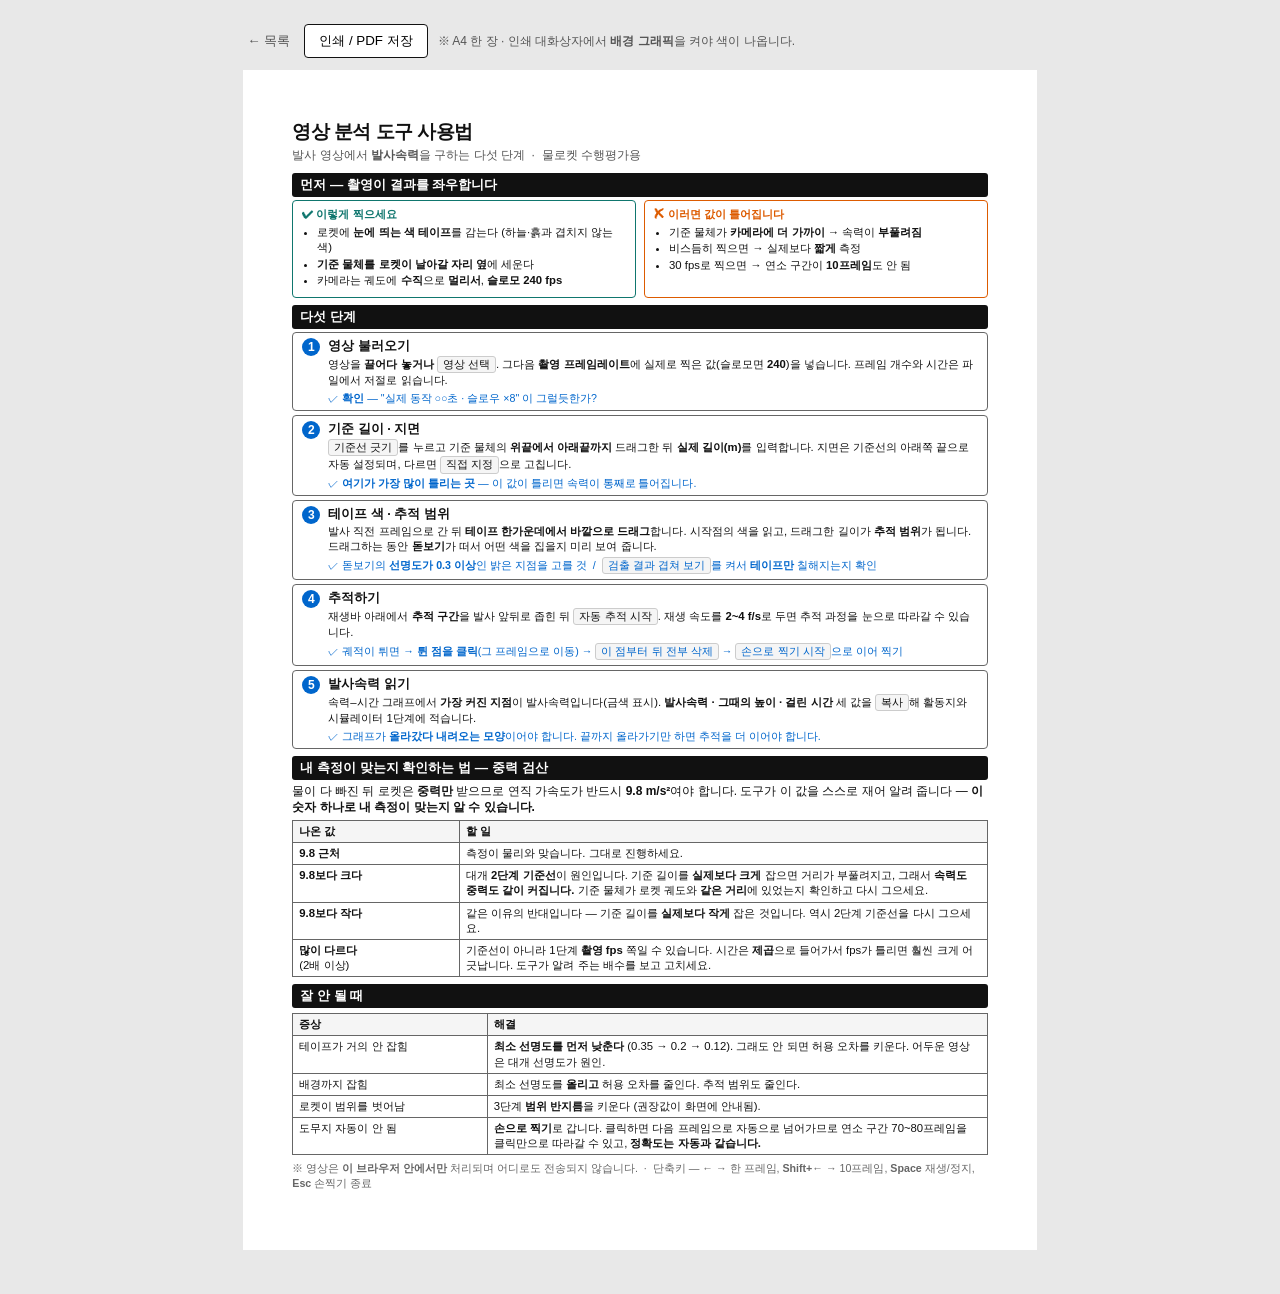
==== water-rocket-tool-guide.html @ 4556693f "물로켓 학생용 도구 묶음 첫 커밋 학생에게 배포할 3종만 담았다 — 영상 분석 도구, 발사 시뮬레이터, 도구 사용법. 활동지(채점 기준·예시 답안 포함)와 교사용 진행 자료는 의도" ====
<!DOCTYPE html>
<html lang="ko">
<head>
<meta charset="UTF-8" />
<meta name="viewport" content="width=device-width, initial-scale=1.0" />
<title>영상 분석 도구 사용법 (한 장 안내)</title>
<style>
  :root {
    --ink:#111; --steel:#555; --muted:#888; --line:#ccc; --line-strong:#666;
    --accent:#0066cc; --orange:#dd5b00; --green:#0f766e; --fill:#f5f5f5;
  }
  * { box-sizing:border-box; }
  body {
    margin:0; padding:24px; background:#e8e8e8; color:var(--ink);
    font-family:"Malgun Gothic","맑은 고딕",-apple-system,sans-serif;
    font-size:10pt; line-height:1.5;
  }
  .sheet { background:#fff; max-width:210mm; margin:0 auto 20px; padding:13mm 13mm; }

  h1 { font-size:15pt; margin:0 0 3px; letter-spacing:-0.5px; }
  .subtitle { color:var(--steel); font-size:9pt; margin:0 0 10px; }

  h2 { font-size:10.5pt; margin:13px 0 6px; padding:4px 9px;
       background:var(--ink); color:#fff; border-radius:3px; }

  .steps { display:flex; flex-direction:column; gap:6px; }
  .step { display:flex; gap:9px; border:1px solid var(--line-strong); border-radius:4px; padding:7px 10px; }
  .step .no {
    flex:0 0 20px; height:20px; border-radius:50%; background:var(--accent); color:#fff;
    display:flex; align-items:center; justify-content:center; font-size:9.5pt; font-weight:700;
  }
  .step .body { flex:1; }
  .step .t { font-weight:700; font-size:10pt; margin-bottom:2px; }
  .step .d { font-size:9pt; line-height:1.5; }
  .step .chk { font-size:8.5pt; color:var(--accent); margin-top:3px; }
  .step .chk b { color:var(--accent); }

  .btn { display:inline-block; background:var(--fill); border:1px solid var(--line);
         border-radius:3px; padding:0 5px; font-size:8.5pt; }

  .two { display:flex; gap:9px; }
  .two > div { flex:1; }

  table { width:100%; border-collapse:collapse; margin:5px 0; }
  th,td { border:1px solid var(--line-strong); padding:4px 7px; font-size:9pt; vertical-align:top; }
  th { background:var(--fill); font-weight:600; text-align:left; }

  .warn { border:1.5px solid var(--orange); border-radius:4px; padding:7px 10px; font-size:9pt; }
  .warn .wt { color:var(--orange); font-weight:700; margin-bottom:3px; }

  .good { border:1.5px solid var(--green); border-radius:4px; padding:7px 10px; font-size:9pt; }
  .good .gt { color:var(--green); font-weight:700; margin-bottom:3px; }

  ul { margin:3px 0; padding-left:16px; }
  li { margin-bottom:2px; }

  .toolbar { max-width:210mm; margin:0 auto 12px; display:flex; gap:10px; align-items:center; font-size:10pt; }
  .toolbar button { font-family:inherit; font-size:10pt; padding:7px 14px;
                    border:1px solid var(--ink); background:#fff; border-radius:4px; cursor:pointer; }
  .toolbar button:hover { background:var(--ink); color:#fff; }
  .toolbar .tip { color:#555; font-size:9pt; }
  .toolbar .back { color:var(--steel); text-decoration:none; font-size:10pt; padding:7px 4px; }
  .toolbar .back:hover { color:var(--ink); text-decoration:underline; }

  /* A4 한 장에 담기 위한 압축 — 화면·인쇄 모두 같은 밀도로 둔다 */
  body { font-size:9pt; line-height:1.34; }
  h1 { font-size:14pt; }
  h2 { font-size:10pt; margin:7px 0 3px; padding:3px 8px; }
  .steps { gap:4px; }
  .step { padding:5px 9px; gap:8px; }
  .step .t { font-size:9.5pt; margin-bottom:1px; }
  .step .d { font-size:8.5pt; line-height:1.36; }
  .step .chk { font-size:8pt; margin-top:2px; }
  .step .no { flex:0 0 18px; height:18px; font-size:9pt; }
  th,td { padding:3px 6px; font-size:8.5pt; }
  .warn, .good { padding:6px 9px; font-size:8.5pt; }
  .two { gap:8px; }
  ul { padding-left:15px; }
  li { margin-bottom:1px; }

  @media print {
    body { background:#fff; padding:0; }
    .toolbar { display:none; }
    .sheet { max-width:none; margin:0; padding:0; }
    h2, th, .step .no, .warn, .good, .btn {
      -webkit-print-color-adjust:exact; print-color-adjust:exact;
    }
    h2 { page-break-after:avoid; }
    .step, .warn, .good, table { page-break-inside:avoid; }
  }
  @page { size:A4; margin:12mm; }
</style>
</head>
<body>

<div class="toolbar">
  <!-- 배포본에만 있는 링크. 인쇄할 때는 .toolbar 자체가 숨겨지므로 종이에는 안 나온다. -->
  <a class="back" href="index.html">&larr; 목록</a>
  <button onclick="window.print()" type="button">인쇄 / PDF 저장</button>
  <span class="tip">※ A4 한 장 · 인쇄 대화상자에서 <b>배경 그래픽</b>을 켜야 색이 나옵니다.</span>
</div>

<div class="sheet">

  <h1>영상 분석 도구 사용법</h1>
  <p class="subtitle">발사 영상에서 <b>발사속력</b>을 구하는 다섯 단계 &nbsp;·&nbsp; 물로켓 수행평가용</p>

  <h2>먼저 &mdash; 촬영이 결과를 좌우합니다</h2>
  <div class="two">
    <div class="good">
      <div class="gt">✔ 이렇게 찍으세요</div>
      <ul>
        <li>로켓에 <b>눈에 띄는 색 테이프</b>를 감는다 (하늘·흙과 겹치지 않는 색)</li>
        <li><b>기준 물체를 로켓이 날아갈 자리 옆</b>에 세운다</li>
        <li>카메라는 궤도에 <b>수직</b>으로 <b>멀리서</b>, <b>슬로모 240 fps</b></li>
      </ul>
    </div>
    <div class="warn">
      <div class="wt">✘ 이러면 값이 틀어집니다</div>
      <ul>
        <li>기준 물체가 <b>카메라에 더 가까이</b> → 속력이 <b>부풀려짐</b></li>
        <li>비스듬히 찍으면 → 실제보다 <b>짧게</b> 측정</li>
        <li>30 fps로 찍으면 → 연소 구간이 <b>10프레임</b>도 안 됨</li>
      </ul>
    </div>
  </div>

  <h2>다섯 단계</h2>
  <div class="steps">

    <div class="step">
      <div class="no">1</div>
      <div class="body">
        <div class="t">영상 불러오기</div>
        <div class="d">영상을 <b>끌어다 놓거나</b> <span class="btn">영상 선택</span>. 그다음
          <b>촬영 프레임레이트</b>에 실제로 찍은 값(슬로모면 <b>240</b>)을 넣습니다.
          프레임 개수와 시간은 파일에서 저절로 읽습니다.</div>
        <div class="chk">✓ <b>확인</b> &mdash; "실제 동작 ○○초 · 슬로우 ×8" 이 그럴듯한가?</div>
      </div>
    </div>

    <div class="step">
      <div class="no">2</div>
      <div class="body">
        <div class="t">기준 길이 · 지면</div>
        <div class="d"><span class="btn">기준선 긋기</span>를 누르고 기준 물체의 <b>위끝에서 아래끝까지</b>
          드래그한 뒤 <b>실제 길이(m)</b>를 입력합니다. 지면은 기준선의 아래쪽 끝으로 자동 설정되며,
          다르면 <span class="btn">직접 지정</span>으로 고칩니다.</div>
        <div class="chk">✓ <b>여기가 가장 많이 틀리는 곳</b> &mdash; 이 값이 틀리면 속력이 통째로 틀어집니다.</div>
      </div>
    </div>

    <div class="step">
      <div class="no">3</div>
      <div class="body">
        <div class="t">테이프 색 · 추적 범위</div>
        <div class="d">발사 직전 프레임으로 간 뒤 <b>테이프 한가운데에서 바깥으로 드래그</b>합니다.
          시작점의 색을 읽고, 드래그한 길이가 <b>추적 범위</b>가 됩니다.
          드래그하는 동안 <b>돋보기</b>가 떠서 어떤 색을 집을지 미리 보여 줍니다.</div>
        <div class="chk">✓ 돋보기의 <b>선명도가 0.3 이상</b>인 밝은 지점을 고를 것 &nbsp;/&nbsp;
          <span class="btn">검출 결과 겹쳐 보기</span>를 켜서 <b>테이프만</b> 칠해지는지 확인</div>
      </div>
    </div>

    <div class="step">
      <div class="no">4</div>
      <div class="body">
        <div class="t">추적하기</div>
        <div class="d">재생바 아래에서 <b>추적 구간</b>을 발사 앞뒤로 좁힌 뒤
          <span class="btn">자동 추적 시작</span>. 재생 속도를 <b>2~4 f/s</b>로 두면 추적 과정을
          눈으로 따라갈 수 있습니다.</div>
        <div class="chk">✓ 궤적이 튀면 → <b>튄 점을 클릭</b>(그 프레임으로 이동) →
          <span class="btn">이 점부터 뒤 전부 삭제</span> → <span class="btn">손으로 찍기 시작</span>으로 이어 찍기</div>
      </div>
    </div>

    <div class="step">
      <div class="no">5</div>
      <div class="body">
        <div class="t">발사속력 읽기</div>
        <div class="d">속력–시간 그래프에서 <b>가장 커진 지점</b>이 발사속력입니다(금색 표시).
          <b>발사속력 · 그때의 높이 · 걸린 시간</b> 세 값을 <span class="btn">복사</span>해
          활동지와 시뮬레이터 1단계에 적습니다.</div>
        <div class="chk">✓ 그래프가 <b>올라갔다 내려오는 모양</b>이어야 합니다.
          끝까지 올라가기만 하면 추적을 더 이어야 합니다.</div>
      </div>
    </div>

  </div>

  <h2>내 측정이 맞는지 확인하는 법 &mdash; 중력 검산</h2>
  <p style="margin:3px 0 5px;">
    물이 다 빠진 뒤 로켓은 <b>중력만</b> 받으므로 연직 가속도가 반드시 <b>9.8 m/s²</b>여야 합니다.
    도구가 이 값을 스스로 재어 알려 줍니다 &mdash; <b>이 숫자 하나로 내 측정이 맞는지 알 수 있습니다.</b>
  </p>
  <table>
    <tr><th style="width:24%;">나온 값</th><th>할 일</th></tr>
    <tr><td><b>9.8 근처</b></td><td>측정이 물리와 맞습니다. 그대로 진행하세요.</td></tr>
    <tr><td><b>9.8보다 크다</b></td>
        <td>대개 <b>2단계 기준선</b>이 원인입니다. 기준 길이를 <b>실제보다 크게</b> 잡으면
            거리가 부풀려지고, 그래서 <b>속력도 중력도 같이 커집니다.</b> 기준 물체가 로켓 궤도와
            <b>같은 거리</b>에 있었는지 확인하고 다시 그으세요.</td></tr>
    <tr><td><b>9.8보다 작다</b></td>
        <td>같은 이유의 반대입니다 &mdash; 기준 길이를 <b>실제보다 작게</b> 잡은 것입니다.
            역시 2단계 기준선을 다시 그으세요.</td></tr>
    <tr><td><b>많이 다르다</b><br>(2배 이상)</td>
        <td>기준선이 아니라 1단계 <b>촬영 fps</b> 쪽일 수 있습니다. 시간은 <b>제곱</b>으로 들어가서
            fps가 틀리면 훨씬 크게 어긋납니다. 도구가 알려 주는 배수를 보고 고치세요.</td></tr>
  </table>

  <h2>잘 안 될 때</h2>
  <table>
    <tr><th style="width:28%;">증상</th><th>해결</th></tr>
    <tr><td>테이프가 거의 안 잡힘</td>
        <td><b>최소 선명도를 먼저 낮춘다</b> (0.35 → 0.2 → 0.12). 그래도 안 되면 허용 오차를 키운다.
            어두운 영상은 대개 선명도가 원인.</td></tr>
    <tr><td>배경까지 잡힘</td>
        <td>최소 선명도를 <b>올리고</b> 허용 오차를 줄인다. 추적 범위도 줄인다.</td></tr>
    <tr><td>로켓이 범위를 벗어남</td>
        <td>3단계 <b>범위 반지름</b>을 키운다 (권장값이 화면에 안내됨).</td></tr>
    <tr><td>도무지 자동이 안 됨</td>
        <td><b>손으로 찍기</b>로 갑니다. 클릭하면 다음 프레임으로 자동으로 넘어가므로 연소 구간
            70~80프레임을 클릭만으로 따라갈 수 있고, <b>정확도는 자동과 같습니다.</b></td></tr>
  </table>

  <p style="margin-top:6px;font-size:8pt;color:#666;">
    ※ 영상은 <b>이 브라우저 안에서만</b> 처리되며 어디로도 전송되지 않습니다. &nbsp;·&nbsp;
    단축키 &mdash; <b>← →</b> 한 프레임, <b>Shift+← →</b> 10프레임, <b>Space</b> 재생/정지, <b>Esc</b> 손찍기 종료
  </p>

</div>

</body>
</html>
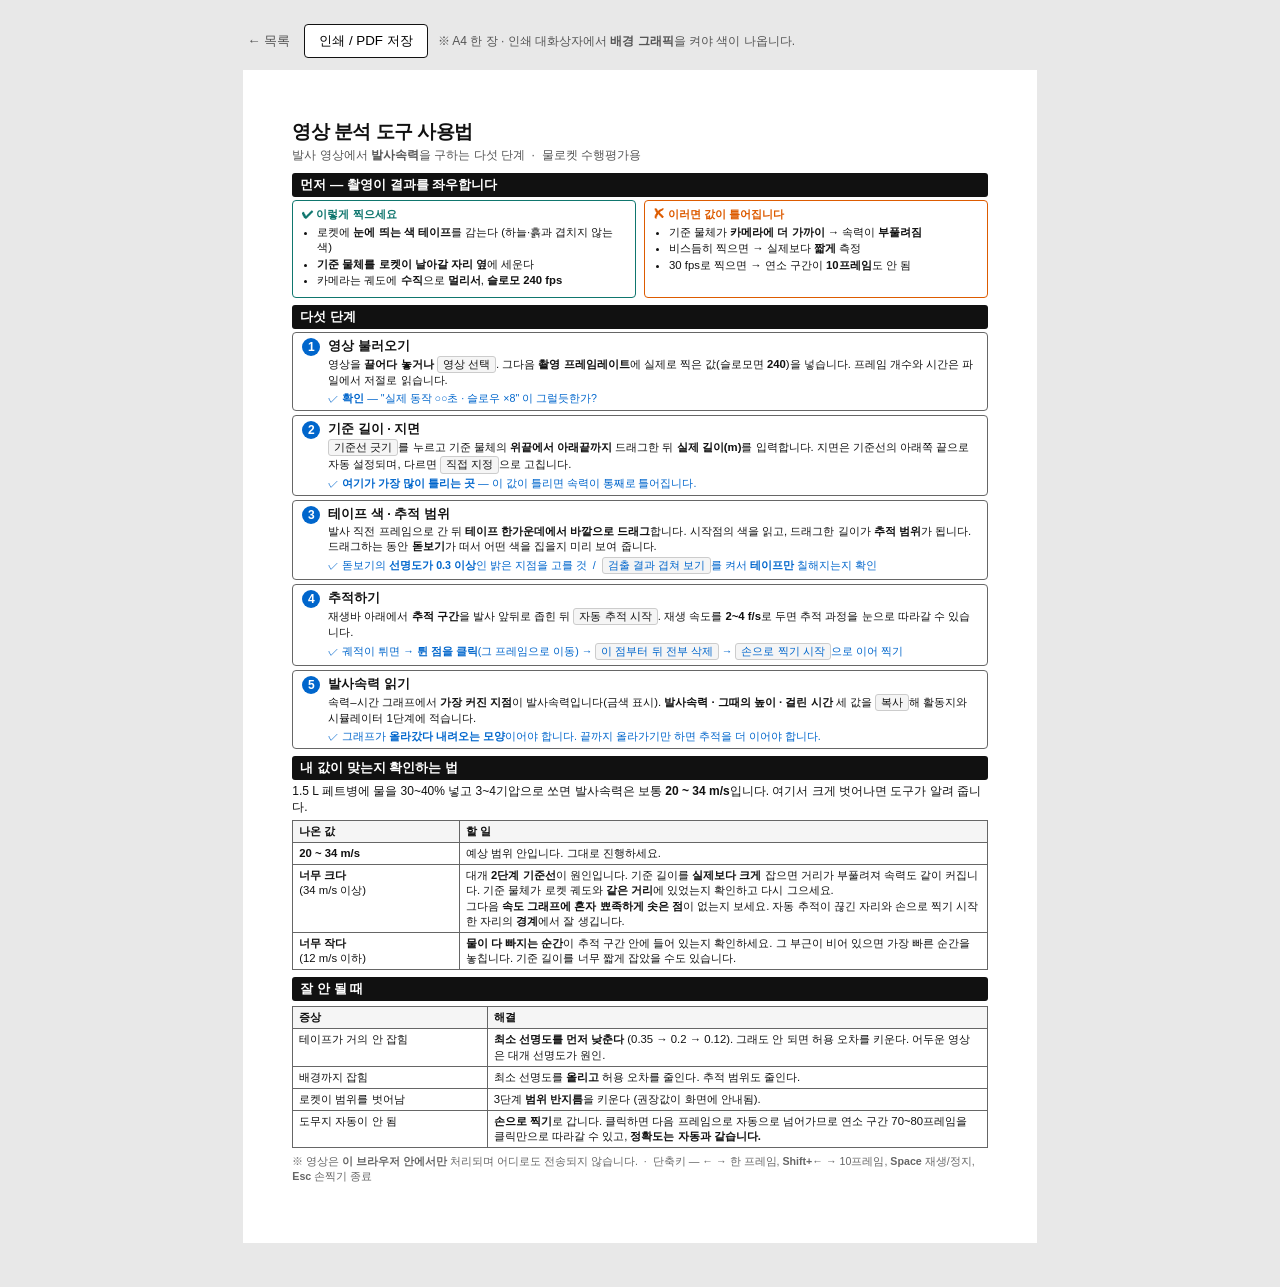
==== commit 34df32f3: "영상 분석 도구 개편 — 실제 수업 영상으로 드러난 결함 정리 중력 검산 제거: 원리는 옳았으나 연소 직후 추적이 끊겨 자유비행 구간이 0.1초밖에 안 되고, 그 창에서는 중력 처" ====
--- a/water-rocket-tool-guide.html
+++ b/water-rocket-tool-guide.html
@@ -188,24 +188,24 @@
 
   </div>
 
-  <h2>내 측정이 맞는지 확인하는 법 &mdash; 중력 검산</h2>
+  <h2>내 값이 맞는지 확인하는 법</h2>
   <p style="margin:3px 0 5px;">
-    물이 다 빠진 뒤 로켓은 <b>중력만</b> 받으므로 연직 가속도가 반드시 <b>9.8 m/s²</b>여야 합니다.
-    도구가 이 값을 스스로 재어 알려 줍니다 &mdash; <b>이 숫자 하나로 내 측정이 맞는지 알 수 있습니다.</b>
+    1.5 L 페트병에 물을 30~40% 넣고 3~4기압으로 쏘면 발사속력은 보통
+    <b>20 ~ 34 m/s</b>입니다. 여기서 크게 벗어나면 도구가 알려 줍니다.
   </p>
   <table>
     <tr><th style="width:24%;">나온 값</th><th>할 일</th></tr>
-    <tr><td><b>9.8 근처</b></td><td>측정이 물리와 맞습니다. 그대로 진행하세요.</td></tr>
-    <tr><td><b>9.8보다 크다</b></td>
+    <tr><td><b>20 ~ 34 m/s</b></td><td>예상 범위 안입니다. 그대로 진행하세요.</td></tr>
+    <tr><td><b>너무 크다</b><br>(34 m/s 이상)</td>
         <td>대개 <b>2단계 기준선</b>이 원인입니다. 기준 길이를 <b>실제보다 크게</b> 잡으면
-            거리가 부풀려지고, 그래서 <b>속력도 중력도 같이 커집니다.</b> 기준 물체가 로켓 궤도와
-            <b>같은 거리</b>에 있었는지 확인하고 다시 그으세요.</td></tr>
-    <tr><td><b>9.8보다 작다</b></td>
-        <td>같은 이유의 반대입니다 &mdash; 기준 길이를 <b>실제보다 작게</b> 잡은 것입니다.
-            역시 2단계 기준선을 다시 그으세요.</td></tr>
-    <tr><td><b>많이 다르다</b><br>(2배 이상)</td>
-        <td>기준선이 아니라 1단계 <b>촬영 fps</b> 쪽일 수 있습니다. 시간은 <b>제곱</b>으로 들어가서
-            fps가 틀리면 훨씬 크게 어긋납니다. 도구가 알려 주는 배수를 보고 고치세요.</td></tr>
+            거리가 부풀려져 속력도 같이 커집니다. 기준 물체가 로켓 궤도와
+            <b>같은 거리</b>에 있었는지 확인하고 다시 그으세요.<br>
+            그다음 <b>속도 그래프에 혼자 뾰족하게 솟은 점</b>이 없는지 보세요.
+            자동 추적이 끊긴 자리와 손으로 찍기 시작한 자리의 <b>경계</b>에서 잘 생깁니다.</td></tr>
+    <tr><td><b>너무 작다</b><br>(12 m/s 이하)</td>
+        <td><b>물이 다 빠지는 순간</b>이 추적 구간 안에 들어 있는지 확인하세요.
+            그 부근이 비어 있으면 가장 빠른 순간을 놓칩니다.
+            기준 길이를 너무 짧게 잡았을 수도 있습니다.</td></tr>
   </table>
 
   <h2>잘 안 될 때</h2>
